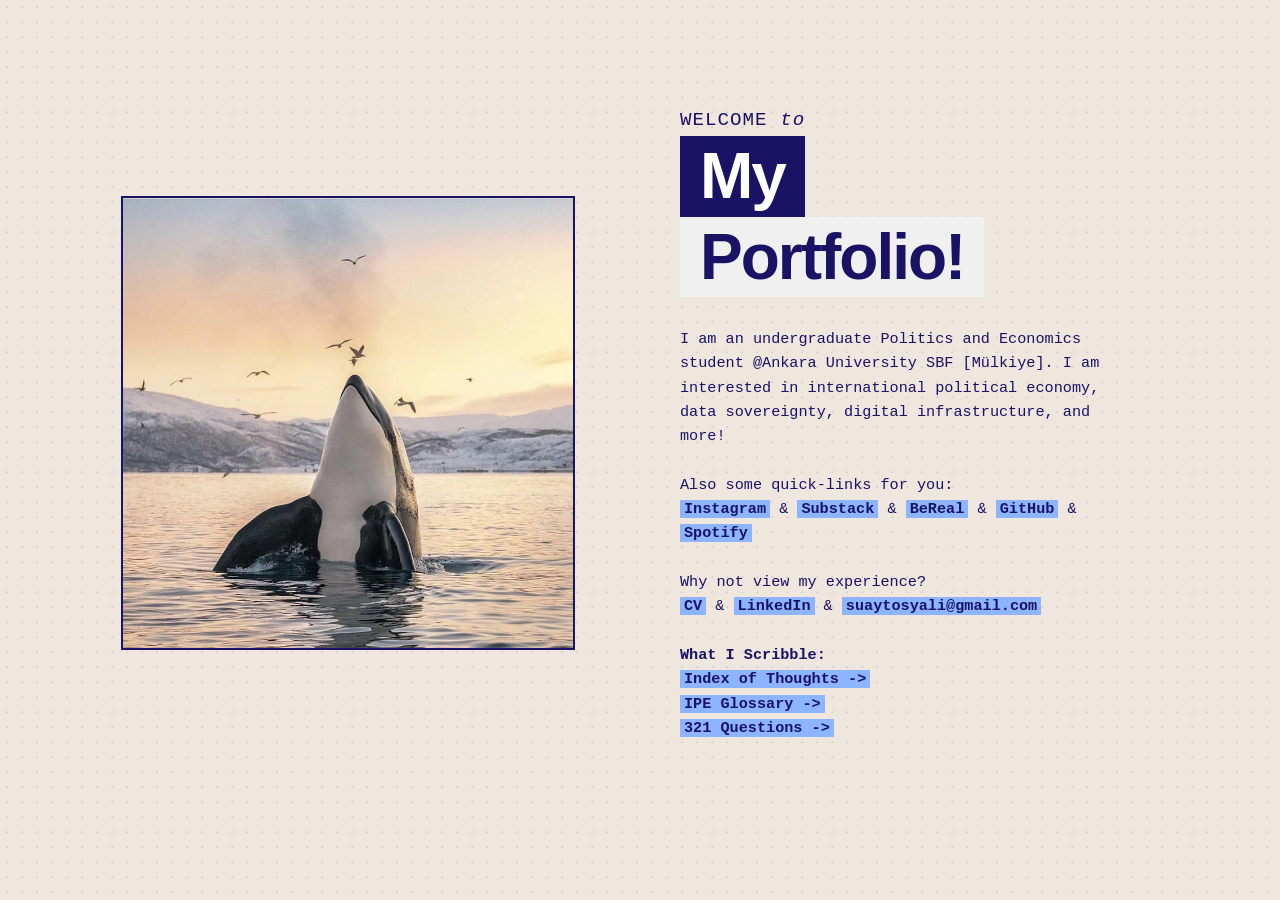
==== index.html @ 528602b5 "Add link to '321 Questions' in index.html" ====
<!DOCTYPE html>
<html>
<head>
  <meta charset="UTF-8">
  <meta name="viewport" content="width=device-width, initial-scale=1.0">
  <title>Suay's Web</title>
  
  <link rel="icon" type="image/png" href="favicon.png">
  
  <link href="main.css?v=5" rel="stylesheet" type="text/css" media="all">

<!-- Google tag (gtag.js) -->
<script async src="https://www.googletagmanager.com/gtag/js?id=G-NCJQ44WMD5"></script>
<script>
  window.dataLayer = window.dataLayer || [];
  function gtag(){dataLayer.push(arguments);}
  gtag('js', new Date());

  gtag('config', 'G-NCJQ44WMD5');
</script>

</head>
<body>

  <div class="main-container">
    
    <div class="graphic-column">
      <img src="suay.png" alt="is this me??" class="hero-image">
    </div>

    <div class="text-column">
      <p class="welcome">WELCOME <em>to</em></p>
      
      <div class="title-wrapper">
        <h1 class="title-top">My</h1>
        <h1 class="title-bottom">Portfolio!</h1>
      </div>

      <p class="bio">
        I am an undergraduate Politics and Economics student @Ankara University SBF [Mülkiye]. I am interested in international political economy, data sovereignty, digital infrastructure, and more!
        <br><br>
              
        Also some quick-links for you:
        <br>
        <a href="https://www.instagram.com/suaytli/" target="_blank" class="highlight">Instagram</a> &
        <a href="https://substack.com/@suaytli" target="_blank" class="highlight">Substack</a> & 
        <a href="https://bere.al/suaytli" target="_blank" class="highlight">BeReal</a> & 
        <a href="https://github.com/suaytli/" target="_blank" class="highlight">GitHub</a> &
        <a href="https://open.spotify.com/user/31aprgksa7amnr6p7jr3c5u5csvu?si=40f01498f1a54ec3" target="_blank" class="highlight">Spotify</a>
        <br><br>
      
        Why not view my experience? 
        <br>
        <a href="https://drive.google.com/file/d/1ZpUtgvOLYTpquDlxVteClKZkFHswoKdf/view?usp=drive_link" target="_blank" class="highlight">CV</a> & 
        <a href="https://www.linkedin.com/in/suay-tosyali/" target="_blank" class="highlight">LinkedIn</a> & 
        <a href="mailto:suaytosyali@gmail.com" class="highlight">suaytosyali@gmail.com</a>
        <br><br>
        
        <strong>What I Scribble:</strong>
        <br>
        <a href="writing-index.html" class="highlight">Index of Thoughts -></a>
        <br>
        <a href="glossary.html" class="highlight">IPE Glossary -></a>
        <br>
        <a href="questions.html" class="highlight">321 Questions -></a>
      </p>
    </div>

  </div>

</body>
</html>
---- main.css ----
body {
  background-color: #EFE6DE;
  background-image: radial-gradient(#d0d0d0 1px, transparent 1px);
  background-size: 15px 15px; 
  margin: 0;
  font-family: "Courier New", Courier, monospace; 
  color: #191265;
}

.main-container {
  display: flex;
  gap: 80px;
  max-width: 1000px;
  width: 90%;
  margin: 10vh auto 15vh auto; 
  align-items: center;
}

.graphic-column {
  flex: 1;
  display: flex;
  justify-content: flex-end;
  min-width: 0; 
}

.hero-image {
  width: 100%; 
  max-width: 450px; 
  height: auto; 
  border: 2px solid #191265; 
  margin-right: 25px; 
}

.text-column {
  flex: 1;
  display: flex;
  flex-direction: column;
  align-items: flex-start;
}

.welcome {
  text-transform: uppercase;
  font-size: 1.2rem;
  margin-bottom: 5px;
  letter-spacing: 1px;
}

.welcome em {
  text-transform: lowercase;
  font-style: italic;
}

.title-wrapper {
  display: flex;
  flex-direction: column;
  align-items: flex-start;
}

.title-top {
  background-color: #191265;
  color: #ffffff;
  font-family: Helvetica, sans-serif;
  font-weight: bold;
  font-size: 4rem;
  margin: 0;
  padding: 5px 20px;
  line-height: 1.1;
  letter-spacing: -2px;
}

.title-bottom {
  background-color: #f0f0f0;
  color: #191265;
  font-family: Helvetica, sans-serif;
  font-weight: bold;
  font-size: 4rem;
  margin: 0;
  padding: 5px 20px;
  line-height: 1.1;
  letter-spacing: -2px;
}

.bio {
  font-size: 0.95rem;
  line-height: 1.6;
  max-width: 450px;
  margin-top: 30px;
}

.highlight {
  background-color: #8CB4FF;
  color: #191265;
  text-decoration: none;
  padding: 0 4px;
  font-weight: bold;
}

.highlight:hover {
  background-color: #191265;
  color: #8CB4FF;
}

@media (max-width: 900px) {
  .main-container {
    flex-direction: column; 
    width: 100%;
    padding: 25px; 
    box-sizing: border-box; 
    margin-top: 20px;
    gap: 30px;
  }

  .graphic-column {
    order: -1;
    width: 100%;
    display: flex;
    justify-content: center;
  }

  .hero-image {
    width: 100%; 
    max-width: 400px; 
    min-height: 250px;
    margin-right: 0;
  }

  .text-column {
    order: 2; 
    width: 100%;
    align-items: flex-start;
  }

  .welcome {
    font-size: 1.5rem; 
    margin-bottom: 10px;
  }

  .title-top, 
  .title-bottom {
    font-size: 3.1rem; 
    padding: 8px 18px; 
    line-height: 1.1;
  }

  .bio {
    font-size: 1.15rem; 
    line-height: 1.8;
    max-width: 100%; 
    margin-top: 25px;
  }
}

/* --- SCROLL FEED STYLES --- */

.scroll-container {
  max-width: 800px;
  margin: 0 auto 100px auto; 
  padding: 0 20px;
}

.section-title {
  font-family: Helvetica, sans-serif;
  font-weight: bold;
  font-size: 3rem;
  color: #191265;
  border-bottom: 2px dotted #191265; 
  padding-bottom: 10px;
  margin-bottom: 40px;
}

.feed-card {
  border: 3px double #191265; 
  padding: 30px;
  margin-bottom: 40px;
  background-color: transparent; 
}

.feed-header {
  display: flex;
  justify-content: space-between;
  align-items: baseline;
  border-bottom: 2px dotted #191265;
  padding-bottom: 10px;
  margin-top: 0;
  margin-bottom: 30px;
}

.feed-date {
  font-family: Helvetica, sans-serif;
  font-weight: bold;
  font-size: 2.5rem;
  color: #191265;
  margin: 0;
}

.feed-heading {
  font-family: Helvetica, sans-serif;
  font-weight: bold;
  font-size: 1.5rem;
  color: #191265;
  margin-top: 30px;
  margin-bottom: 15px;
}

.feed-text {
  line-height: 1.6;
  font-size: 1rem;
  color: #191265; 
}

.cyan-tag {
  background-color: #8CB4FF;
  color: #191265;
  padding: 2px 6px;
  font-weight: bold;
  text-decoration: none;
  font-size: 0.9rem;
}

.cyan-tag:hover {
  background-color: #191265;
  color: #8CB4FF;
}

/* --- ANTISOCIAL MEDIA BLOG STYLES --- */

.asm-container {
  max-width: 800px;
  margin: 40px auto 100px auto;
  padding: 0 20px;
}

.asm-nav {
  display: flex;
  justify-content: space-between;
  margin-bottom: 60px;
  font-family: "Courier New", Courier, monospace;
  font-style: italic;
  font-weight: bold;
}

.blue-text {
  color: #191265;
}

.asm-header {
  display: flex;
  justify-content: space-between;
  align-items: flex-end;
  border-bottom: 2px dotted #191265;
  padding-bottom: 15px;
  margin-bottom: 40px;
}

.asm-title {
  font-family: Helvetica, sans-serif;
  font-weight: bold;
  font-size: 4.5rem;
  color: #191265;
  margin: 0;
  line-height: 1;
  letter-spacing: -2px;
}

.asm-quote {
  color: #c0c0c0;
}

.asm-intro {
  text-align: justify;
  font-size: 0.85rem;
  line-height: 1.6;
  color: #191265;
  margin-bottom: 50px;
}

.asm-stats {
  text-align: right;
  display: flex;
  flex-direction: column;
  align-items: flex-end;
}

.stat-number {
  font-family: Helvetica, sans-serif;
  font-weight: bold;
  font-size: 3.5rem;
  color: #191265;
  line-height: 0.8;
  margin: 0 0 10px 0;
  background: linear-gradient(transparent 50%, #8CB4FF 50%);
  display: inline-block;
  padding: 0 5px;
}

.asm-post-title {
  font-family: Helvetica, sans-serif;
  font-weight: bold;
  font-size: 2rem;
  color: #191265;
  margin-top: 30px;
  margin-bottom: 20px;
}

.spotify-embed {
  width: 50%;
  display: block;
}

@media (max-width: 900px) {
  .spotify-embed {
    width: 100%;
  }
}

/* --- WRITING INDEX LIST STYLES --- */

.writing-list {
  list-style-type: none;
  padding: 0;
  margin: 0;
  display: flex;
  flex-direction: column;
  gap: 15px; 
}

.writing-item {
  display: flex;
  align-items: baseline; 
}

.writing-date {
  font-family: "Courier New", Courier, monospace;
  color: #191265;
  opacity: 0.7; 
  min-width: 110px; 
  flex-shrink: 0; 
  font-size: 0.95rem;
}

.writing-link {
  font-family: Helvetica, sans-serif;
  font-weight: bold;
  color: #191265;
  text-decoration: none;
  font-size: 1.15rem;
  border-bottom: 2px dotted transparent; 
  transition: border-color 0.2s ease, color 0.2s ease;
}

.writing-link:hover {
  color: #8CB4FF;
  border-bottom: 2px dotted #8CB4FF;
}

@media (max-width: 600px) {
  .writing-item {
    flex-direction: column;
    gap: 4px;
    margin-bottom: 20px;
  }
  .writing-date {
    font-size: 0.85rem;
  }
}

/* --- IPE GLOSSARY STYLES --- */

.glossary-summary {
  cursor: pointer;
  list-style: none; 
}

.glossary-summary::-webkit-details-marker {
  display: none;
}

.glossary-summary:hover .writing-link {
  color: #8CB4FF;
  border-bottom: 2px dotted #8CB4FF;
}

.glossary-definition {
  padding-left: 110px; 
  margin-top: 10px;
  padding-bottom: 15px;
  border-bottom: 1px dotted #191265;
}

.glossary-definition p {
  font-family: Georgia, "Times New Roman", serif; 
  font-size: 1.05rem;
  line-height: 1.6;
  margin: 0;
  text-align: justify;
}

@media (max-width: 600px) {
  .glossary-definition {
    padding-left: 0;
    margin-top: 15px;
  }
}

/* --- 321 QUESTIONS MACHINE STYLES --- */

.q-machine {
  border: 3px double #191265;
  padding: 40px 30px;
  margin-bottom: 40px;
  background-color: transparent;
}

.q-controls {
  display: flex;
  justify-content: center;
  align-items: stretch;
  gap: 15px;
  margin-bottom: 40px;
  flex-wrap: wrap;
}

.q-input {
  font-family: "Courier New", Courier, monospace;
  font-size: 1.2rem;
  font-weight: bold;
  color: #191265;
  background-color: transparent;
  border: 2px dashed #191265;
  padding: 10px;
  width: 120px;
  text-align: center;
  outline: none;
}

.q-input:focus {
  border: 2px solid #8CB4FF;
  background-color: #ffffff;
}

.q-btn {
  font-family: Helvetica, sans-serif;
  font-weight: bold;
  font-size: 1.1rem;
  color: #EFE6DE;
  background-color: #191265;
  border: 2px solid #191265;
  padding: 10px 20px;
  cursor: pointer;
  text-transform: uppercase;
  transition: background-color 0.2s, color 0.2s;
}

.q-btn:hover {
  background-color: #8CB4FF;
  color: #191265;
}

.random-btn {
  background-color: #8CB4FF;
  color: #191265;
  border-color: #8CB4FF;
}

.random-btn:hover {
  background-color: #191265;
  color: #8CB4FF;
  border-color: #191265;
}

.q-display {
  font-family: Helvetica, sans-serif;
  font-size: 2.2rem;
  font-weight: bold;
  color: #191265;
  min-height: 180px;
  display: flex;
  flex-direction: column;
  align-items: center;
  justify-content: center;
  border-top: 2px dotted #191265;
  padding-top: 40px;
  line-height: 1.1;
  text-align: center;
  letter-spacing: -1px;
}

.q-placeholder {
  color: #191265;
  opacity: 0.4;
  font-family: "Courier New", Courier, monospace;
  font-style: italic;
  font-size: 1.1rem;
  font-weight: normal;
  letter-spacing: 0;
}

.q-number-tag {
  font-family: "Courier New", Courier, monospace;
  font-size: 0.9rem;
  color: #EFE6DE;
  background-color: #191265;
  padding: 4px 10px;
  font-weight: bold;
  text-transform: uppercase;
  letter-spacing: 1px;
}
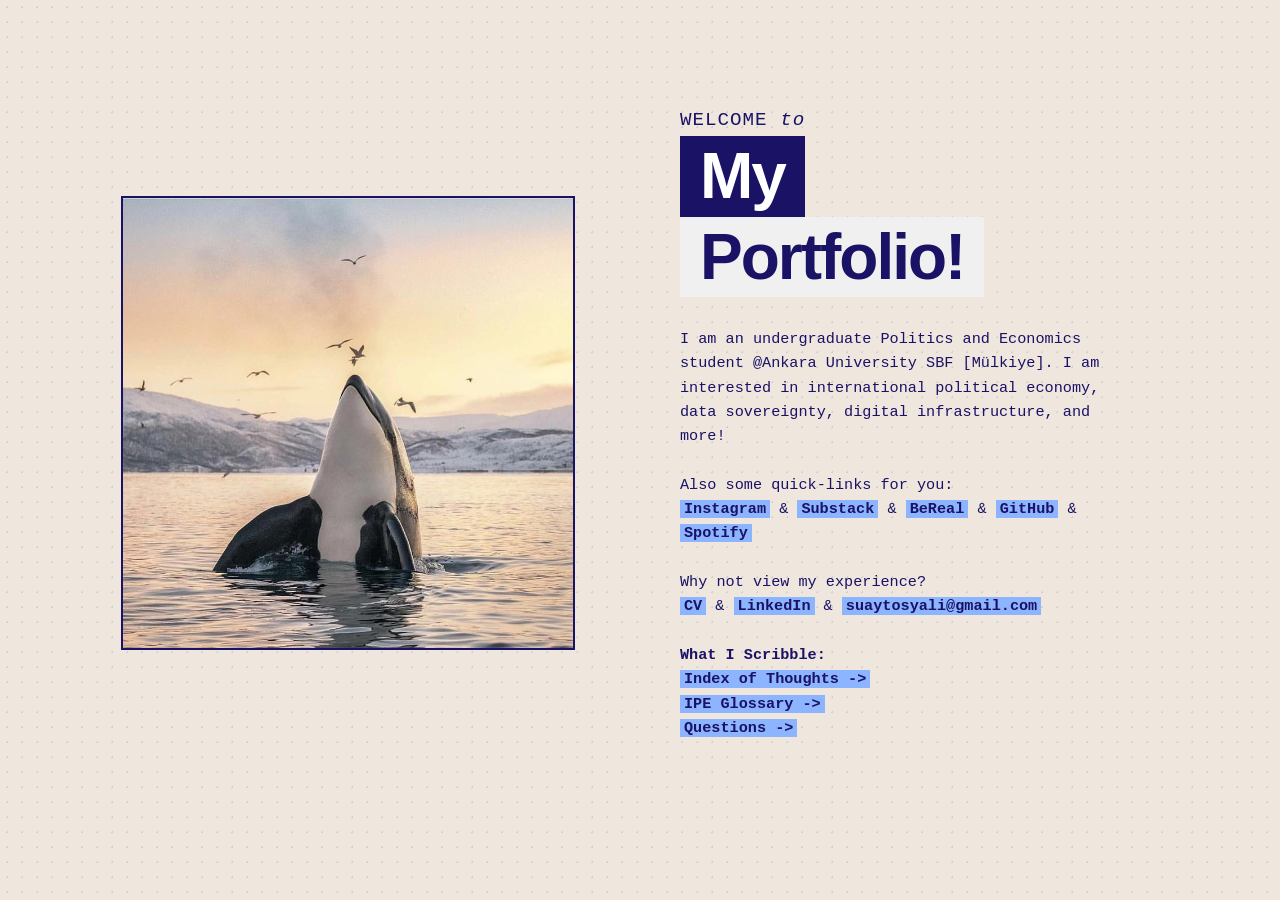
==== commit 4c931699: "Update index.html" ====
--- a/index.html
+++ b/index.html
@@ -62,7 +62,7 @@
         <br>
         <a href="glossary.html" class="highlight">IPE Glossary -></a>
         <br>
-        <a href="questions.html" class="highlight">321 Questions -></a>
+        <a href="questions.html" class="highlight">Questions -></a>
       </p>
     </div>
 
--- a/main.css
+++ b/main.css
@@ -1,19 +1,50 @@
+/* ==========================================================================
+   SUAY'S WEB — MAIN STYLESHEET
+   Color system: beige bg, navy ink, pastel blue accent
+   Type system: Courier New (body/UI), Helvetica (headlines), Georgia (long-form)
+   ========================================================================== */
+
+:root {
+  --color-bg: #EFE6DE;
+  --color-navy: #191265;
+  --color-blue: #8CB4FF;
+  --color-dot: #d0d0d0;
+  --color-white: #ffffff;
+  --color-offwhite: #f0f0f0;
+  --color-gray: #c0c0c0;
+}
+
+/* ==========================================================================
+   GLOBAL / BASE
+   ========================================================================== */
 
 body {
-  background-color: #EFE6DE;
-  background-image: radial-gradient(#d0d0d0 1px, transparent 1px);
-  background-size: 15px 15px; 
+  background-color: var(--color-bg);
+  background-image: radial-gradient(var(--color-dot) 1px, transparent 1px);
+  background-size: 15px 15px;
   margin: 0;
-  font-family: "Courier New", Courier, monospace; 
-  color: #191265;
-}
+  font-family: "Courier New", Courier, monospace;
+  color: var(--color-navy);
+}
+
+/* Standalone dotted divider, reusable anywhere */
+.dotted-divider {
+  border: none;
+  border-top: 2px dotted var(--color-navy);
+  margin: 40px 0;
+  width: 100%;
+}
+
+/* ==========================================================================
+   HOMEPAGE — HERO / LANDING LAYOUT (index.html)
+   ========================================================================== */
 
 .main-container {
   display: flex;
   gap: 80px;
   max-width: 1000px;
   width: 90%;
-  margin: 10vh auto 15vh auto; 
+  margin: 10vh auto 15vh auto;
   align-items: center;
 }
 
@@ -21,15 +52,15 @@
   flex: 1;
   display: flex;
   justify-content: flex-end;
-  min-width: 0; 
+  min-width: 0;
 }
 
 .hero-image {
-  width: 100%; 
-  max-width: 450px; 
-  height: auto; 
-  border: 2px solid #191265; 
-  margin-right: 25px; 
+  width: 100%;
+  max-width: 450px;
+  height: auto;
+  border: 2px solid var(--color-navy);
+  margin-right: 25px;
 }
 
 .text-column {
@@ -58,8 +89,8 @@
 }
 
 .title-top {
-  background-color: #191265;
-  color: #ffffff;
+  background-color: var(--color-navy);
+  color: var(--color-white);
   font-family: Helvetica, sans-serif;
   font-weight: bold;
   font-size: 4rem;
@@ -70,8 +101,8 @@
 }
 
 .title-bottom {
-  background-color: #f0f0f0;
-  color: #191265;
+  background-color: var(--color-offwhite);
+  color: var(--color-navy);
   font-family: Helvetica, sans-serif;
   font-weight: bold;
   font-size: 4rem;
@@ -89,24 +120,527 @@
 }
 
 .highlight {
-  background-color: #8CB4FF;
-  color: #191265;
+  background-color: var(--color-blue);
+  color: var(--color-navy);
   text-decoration: none;
   padding: 0 4px;
   font-weight: bold;
 }
 
 .highlight:hover {
-  background-color: #191265;
-  color: #8CB4FF;
-}
+  background-color: var(--color-navy);
+  color: var(--color-blue);
+}
+
+/* ==========================================================================
+   SCROLL FEED STYLES
+   ========================================================================== */
+
+.scroll-container {
+  max-width: 800px;
+  margin: 0 auto 100px auto;
+  padding: 0 20px;
+}
+
+.section-title {
+  font-family: Helvetica, sans-serif;
+  font-weight: bold;
+  font-size: 3rem;
+  color: var(--color-navy);
+  border-bottom: 2px dotted var(--color-navy);
+  padding-bottom: 10px;
+  margin-bottom: 40px;
+}
+
+.feed-card {
+  border: 3px double var(--color-navy);
+  padding: 30px;
+  margin-bottom: 40px;
+  background-color: transparent;
+}
+
+.feed-header {
+  display: flex;
+  justify-content: space-between;
+  align-items: baseline;
+  border-bottom: 2px dotted var(--color-navy);
+  padding-bottom: 10px;
+  margin-top: 0;
+  margin-bottom: 30px;
+}
+
+.feed-date {
+  font-family: Helvetica, sans-serif;
+  font-weight: bold;
+  font-size: 2.5rem;
+  color: var(--color-navy);
+  margin: 0;
+}
+
+.feed-heading {
+  font-family: Helvetica, sans-serif;
+  font-weight: bold;
+  font-size: 1.5rem;
+  color: var(--color-navy);
+  margin-top: 30px;
+  margin-bottom: 15px;
+}
+
+.feed-text {
+  line-height: 1.6;
+  font-size: 1rem;
+  color: var(--color-navy);
+}
+
+.cyan-tag {
+  background-color: var(--color-blue);
+  color: var(--color-navy);
+  padding: 2px 6px;
+  font-weight: bold;
+  text-decoration: none;
+  font-size: 0.9rem;
+}
+
+.cyan-tag:hover {
+  background-color: var(--color-navy);
+  color: var(--color-blue);
+}
+
+/* ==========================================================================
+   ANTISOCIAL MEDIA BLOG STYLES (antisocial.html)
+   ========================================================================== */
+
+.asm-container {
+  max-width: 800px;
+  margin: 40px auto 100px auto;
+  padding: 0 20px;
+}
+
+.asm-nav {
+  display: flex;
+  justify-content: space-between;
+  margin-bottom: 60px;
+  font-family: "Courier New", Courier, monospace;
+  font-style: italic;
+  font-weight: bold;
+}
+
+.blue-text {
+  color: var(--color-navy);
+}
+
+.asm-header {
+  display: flex;
+  justify-content: space-between;
+  align-items: flex-end;
+  border-bottom: 2px dotted var(--color-navy);
+  padding-bottom: 15px;
+  margin-bottom: 40px;
+}
+
+.asm-title {
+  font-family: Helvetica, sans-serif;
+  font-weight: bold;
+  font-size: 4.5rem;
+  color: var(--color-navy);
+  margin: 0;
+  line-height: 1;
+  letter-spacing: -2px;
+}
+
+.asm-quote {
+  color: var(--color-gray);
+}
+
+.asm-intro {
+  text-align: justify;
+  font-size: 0.85rem;
+  line-height: 1.6;
+  color: var(--color-navy);
+  margin-bottom: 50px;
+}
+
+.asm-stats {
+  text-align: right;
+  display: flex;
+  flex-direction: column;
+  align-items: flex-end;
+}
+
+.stat-number {
+  font-family: Helvetica, sans-serif;
+  font-weight: bold;
+  font-size: 3.5rem;
+  color: var(--color-navy);
+  line-height: 0.8;
+  margin: 0 0 10px 0;
+  background: linear-gradient(transparent 50%, var(--color-blue) 50%);
+  display: inline-block;
+  padding: 0 5px;
+}
+
+.asm-post-title {
+  font-family: Helvetica, sans-serif;
+  font-weight: bold;
+  font-size: 2rem;
+  color: var(--color-navy);
+  margin-top: 30px;
+  margin-bottom: 20px;
+}
+
+.spotify-embed {
+  width: 50%;
+  display: block;
+}
+
+/* ==========================================================================
+   WRITING INDEX LIST STYLES (writing-index.html)
+   ========================================================================== */
+
+.writing-list {
+  list-style-type: none;
+  padding: 0;
+  margin: 0;
+  display: flex;
+  flex-direction: column;
+  gap: 15px;
+}
+
+.writing-item {
+  display: flex;
+  align-items: baseline;
+}
+
+.writing-date {
+  font-family: "Courier New", Courier, monospace;
+  color: var(--color-navy);
+  opacity: 0.7;
+  min-width: 110px;
+  flex-shrink: 0;
+  font-size: 0.95rem;
+}
+
+.writing-link {
+  font-family: Helvetica, sans-serif;
+  font-weight: bold;
+  color: var(--color-navy);
+  text-decoration: none;
+  font-size: 1.15rem;
+  border-bottom: 2px dotted transparent;
+  transition: border-color 0.2s ease, color 0.2s ease;
+}
+
+.writing-link:hover {
+  color: var(--color-blue);
+  border-bottom: 2px dotted var(--color-blue);
+}
+
+/* ==========================================================================
+   IPE GLOSSARY STYLES (glossary.html)
+   ========================================================================== */
+
+.glossary-summary {
+  cursor: pointer;
+  list-style: none;
+}
+
+.glossary-summary::-webkit-details-marker {
+  display: none;
+}
+
+.glossary-summary:hover .writing-link {
+  color: var(--color-blue);
+  border-bottom: 2px dotted var(--color-blue);
+}
+
+.glossary-definition {
+  padding-left: 110px;
+  margin-top: 10px;
+  padding-bottom: 15px;
+  border-bottom: 1px dotted var(--color-navy);
+}
+
+.glossary-definition p {
+  font-family: Georgia, "Times New Roman", serif;
+  font-size: 1.05rem;
+  line-height: 1.6;
+  margin: 0;
+  text-align: justify;
+}
+
+/* --- Tag filter bar --- */
+
+.tag-filter-bar {
+  display: flex;
+  align-items: center;
+  flex-wrap: wrap;
+  gap: 10px;
+  margin-bottom: 40px;
+  padding-bottom: 30px;
+  border-bottom: 2px dotted var(--color-navy);
+}
+
+.tag-filter-btn {
+  font-family: Helvetica, sans-serif;
+  font-weight: bold;
+  font-size: 0.85rem;
+  text-transform: uppercase;
+  letter-spacing: 0.5px;
+  color: var(--color-navy);
+  background-color: transparent;
+  border: 2px solid var(--color-navy);
+  padding: 6px 14px;
+  cursor: pointer;
+  transition: background-color 0.2s, color 0.2s;
+}
+
+.tag-filter-btn:hover {
+  background-color: var(--color-blue);
+  border-color: var(--color-blue);
+  color: var(--color-navy);
+}
+
+.tag-filter-btn.active {
+  background-color: var(--color-navy);
+  border-color: var(--color-navy);
+  color: var(--color-bg);
+}
+
+.tag-filter-count {
+  font-family: "Courier New", Courier, monospace;
+  font-size: 0.85rem;
+  color: var(--color-navy);
+  opacity: 0.6;
+  margin-left: auto;
+}
+
+@media (max-width: 600px) {
+  .tag-filter-count {
+    width: 100%;
+    margin-left: 0;
+    margin-top: 5px;
+  }
+}
+
+/* ==========================================================================
+   321 QUESTIONS MACHINE STYLES (questions.html)
+   ========================================================================== */
+
+.q-machine {
+  border: 3px double var(--color-navy);
+  padding: 40px 30px;
+  margin-bottom: 40px;
+  background-color: transparent;
+}
+
+.q-controls {
+  display: flex;
+  justify-content: center;
+  align-items: stretch;
+  gap: 15px;
+  margin-bottom: 40px;
+  flex-wrap: wrap;
+}
+
+.q-input {
+  font-family: "Courier New", Courier, monospace;
+  font-size: 1.2rem;
+  font-weight: bold;
+  color: var(--color-navy);
+  background-color: transparent;
+  border: 2px dashed var(--color-navy);
+  padding: 10px;
+  width: 120px;
+  text-align: center;
+  outline: none;
+}
+
+.q-input:focus {
+  border: 2px solid var(--color-blue);
+  background-color: var(--color-white);
+}
+
+.q-btn {
+  font-family: Helvetica, sans-serif;
+  font-weight: bold;
+  font-size: 1.1rem;
+  color: var(--color-bg);
+  background-color: var(--color-navy);
+  border: 2px solid var(--color-navy);
+  padding: 10px 20px;
+  cursor: pointer;
+  text-transform: uppercase;
+  transition: background-color 0.2s, color 0.2s;
+}
+
+.q-btn:hover {
+  background-color: var(--color-blue);
+  color: var(--color-navy);
+}
+
+.random-btn {
+  background-color: var(--color-blue);
+  color: var(--color-navy);
+  border-color: var(--color-blue);
+}
+
+.random-btn:hover {
+  background-color: var(--color-navy);
+  color: var(--color-blue);
+  border-color: var(--color-navy);
+}
+
+.q-display {
+  font-family: Helvetica, sans-serif;
+  font-size: 2.2rem;
+  font-weight: bold;
+  color: var(--color-navy);
+  min-height: 180px;
+  display: flex;
+  flex-direction: column;
+  align-items: center;
+  justify-content: center;
+  border-top: 2px dotted var(--color-navy);
+  padding-top: 40px;
+  line-height: 1.1;
+  text-align: center;
+  letter-spacing: -1px;
+}
+
+.q-placeholder {
+  color: var(--color-navy);
+  opacity: 0.4;
+  font-family: "Courier New", Courier, monospace;
+  font-style: italic;
+  font-size: 1.1rem;
+  font-weight: normal;
+  letter-spacing: 0;
+}
+
+.q-number-tag {
+  font-family: "Courier New", Courier, monospace;
+  font-size: 0.9rem;
+  color: var(--color-bg);
+  background-color: var(--color-navy);
+  padding: 4px 10px;
+  font-weight: bold;
+  text-transform: uppercase;
+  letter-spacing: 1px;
+}
+
+/* ==========================================================================
+   HTML NATIVE CV STYLES (cv.html)
+   ========================================================================== */
+
+.cv-header {
+  text-align: center;
+  margin-bottom: 50px;
+}
+
+.cv-name {
+  font-family: Helvetica, sans-serif;
+  font-weight: bold;
+  font-size: 3.5rem;
+  color: var(--color-navy);
+  margin: 0 0 15px 0;
+  letter-spacing: -2px;
+}
+
+.cv-contact-bar {
+  display: flex;
+  justify-content: center;
+  flex-wrap: wrap;
+  gap: 10px;
+  font-family: "Courier New", Courier, monospace;
+  font-size: 0.9rem;
+  font-weight: bold;
+}
+
+.cv-divider {
+  color: var(--color-navy);
+  opacity: 0.5;
+}
+
+.cv-section {
+  margin-bottom: 40px;
+}
+
+.cv-section-title {
+  font-family: Helvetica, sans-serif;
+  font-weight: bold;
+  font-size: 1.8rem;
+  color: var(--color-navy);
+  text-transform: uppercase;
+  border-bottom: 2px dotted var(--color-navy);
+  padding-bottom: 5px;
+  margin-bottom: 25px;
+}
+
+.cv-entry {
+  margin-bottom: 25px;
+}
+
+.cv-entry-header {
+  display: flex;
+  justify-content: space-between;
+  align-items: baseline;
+  margin-bottom: 5px;
+}
+
+.cv-role {
+  font-family: Helvetica, sans-serif;
+  font-weight: bold;
+  font-size: 1.2rem;
+  color: var(--color-navy);
+}
+
+.cv-date {
+  font-family: "Courier New", Courier, monospace;
+  font-size: 0.9rem;
+  color: var(--color-navy);
+  opacity: 0.8;
+  text-align: right;
+  flex-shrink: 0;
+  margin-left: 15px;
+}
+
+.cv-org {
+  font-family: Georgia, "Times New Roman", serif;
+  font-style: italic;
+  font-size: 1rem;
+  color: var(--color-navy);
+  margin-bottom: 8px;
+}
+
+.cv-list {
+  margin: 0;
+  padding-left: 20px;
+  list-style-type: square;
+}
+
+.cv-list li {
+  font-family: Georgia, "Times New Roman", serif;
+  font-size: 1rem;
+  line-height: 1.6;
+  color: var(--color-navy);
+  margin-bottom: 4px;
+}
+
+.cv-skills li {
+  margin-bottom: 8px;
+}
+
+/* ==========================================================================
+   RESPONSIVE — TABLET (≤900px)
+   All rules from every 900px block in the old file, consolidated here.
+   ========================================================================== */
 
 @media (max-width: 900px) {
   .main-container {
-    flex-direction: column; 
+    flex-direction: column;
     width: 100%;
-    padding: 25px; 
-    box-sizing: border-box; 
+    padding: 25px;
+    box-sizing: border-box;
     margin-top: 20px;
     gap: 30px;
   }
@@ -119,240 +653,46 @@
   }
 
   .hero-image {
-    width: 100%; 
-    max-width: 400px; 
+    width: 100%;
+    max-width: 400px;
     min-height: 250px;
     margin-right: 0;
   }
 
   .text-column {
-    order: 2; 
+    order: 2;
     width: 100%;
     align-items: flex-start;
   }
 
   .welcome {
-    font-size: 1.5rem; 
+    font-size: 1.5rem;
     margin-bottom: 10px;
   }
 
-  .title-top, 
+  .title-top,
   .title-bottom {
-    font-size: 3.1rem; 
-    padding: 8px 18px; 
+    font-size: 3.1rem;
+    padding: 8px 18px;
     line-height: 1.1;
   }
 
   .bio {
-    font-size: 1.15rem; 
+    font-size: 1.15rem;
     line-height: 1.8;
-    max-width: 100%; 
+    max-width: 100%;
     margin-top: 25px;
   }
-}
-
-/* --- SCROLL FEED STYLES --- */
-
-.scroll-container {
-  max-width: 800px;
-  margin: 0 auto 100px auto; 
-  padding: 0 20px;
-}
-
-.section-title {
-  font-family: Helvetica, sans-serif;
-  font-weight: bold;
-  font-size: 3rem;
-  color: #191265;
-  border-bottom: 2px dotted #191265; 
-  padding-bottom: 10px;
-  margin-bottom: 40px;
-}
-
-.feed-card {
-  border: 3px double #191265; 
-  padding: 30px;
-  margin-bottom: 40px;
-  background-color: transparent; 
-}
-
-.feed-header {
-  display: flex;
-  justify-content: space-between;
-  align-items: baseline;
-  border-bottom: 2px dotted #191265;
-  padding-bottom: 10px;
-  margin-top: 0;
-  margin-bottom: 30px;
-}
-
-.feed-date {
-  font-family: Helvetica, sans-serif;
-  font-weight: bold;
-  font-size: 2.5rem;
-  color: #191265;
-  margin: 0;
-}
-
-.feed-heading {
-  font-family: Helvetica, sans-serif;
-  font-weight: bold;
-  font-size: 1.5rem;
-  color: #191265;
-  margin-top: 30px;
-  margin-bottom: 15px;
-}
-
-.feed-text {
-  line-height: 1.6;
-  font-size: 1rem;
-  color: #191265; 
-}
-
-.cyan-tag {
-  background-color: #8CB4FF;
-  color: #191265;
-  padding: 2px 6px;
-  font-weight: bold;
-  text-decoration: none;
-  font-size: 0.9rem;
-}
-
-.cyan-tag:hover {
-  background-color: #191265;
-  color: #8CB4FF;
-}
-
-/* --- ANTISOCIAL MEDIA BLOG STYLES --- */
-
-.asm-container {
-  max-width: 800px;
-  margin: 40px auto 100px auto;
-  padding: 0 20px;
-}
-
-.asm-nav {
-  display: flex;
-  justify-content: space-between;
-  margin-bottom: 60px;
-  font-family: "Courier New", Courier, monospace;
-  font-style: italic;
-  font-weight: bold;
-}
-
-.blue-text {
-  color: #191265;
-}
-
-.asm-header {
-  display: flex;
-  justify-content: space-between;
-  align-items: flex-end;
-  border-bottom: 2px dotted #191265;
-  padding-bottom: 15px;
-  margin-bottom: 40px;
-}
-
-.asm-title {
-  font-family: Helvetica, sans-serif;
-  font-weight: bold;
-  font-size: 4.5rem;
-  color: #191265;
-  margin: 0;
-  line-height: 1;
-  letter-spacing: -2px;
-}
-
-.asm-quote {
-  color: #c0c0c0;
-}
-
-.asm-intro {
-  text-align: justify;
-  font-size: 0.85rem;
-  line-height: 1.6;
-  color: #191265;
-  margin-bottom: 50px;
-}
-
-.asm-stats {
-  text-align: right;
-  display: flex;
-  flex-direction: column;
-  align-items: flex-end;
-}
-
-.stat-number {
-  font-family: Helvetica, sans-serif;
-  font-weight: bold;
-  font-size: 3.5rem;
-  color: #191265;
-  line-height: 0.8;
-  margin: 0 0 10px 0;
-  background: linear-gradient(transparent 50%, #8CB4FF 50%);
-  display: inline-block;
-  padding: 0 5px;
-}
-
-.asm-post-title {
-  font-family: Helvetica, sans-serif;
-  font-weight: bold;
-  font-size: 2rem;
-  color: #191265;
-  margin-top: 30px;
-  margin-bottom: 20px;
-}
-
-.spotify-embed {
-  width: 50%;
-  display: block;
-}
-
-@media (max-width: 900px) {
+
   .spotify-embed {
     width: 100%;
   }
 }
 
-/* --- WRITING INDEX LIST STYLES --- */
-
-.writing-list {
-  list-style-type: none;
-  padding: 0;
-  margin: 0;
-  display: flex;
-  flex-direction: column;
-  gap: 15px; 
-}
-
-.writing-item {
-  display: flex;
-  align-items: baseline; 
-}
-
-.writing-date {
-  font-family: "Courier New", Courier, monospace;
-  color: #191265;
-  opacity: 0.7; 
-  min-width: 110px; 
-  flex-shrink: 0; 
-  font-size: 0.95rem;
-}
-
-.writing-link {
-  font-family: Helvetica, sans-serif;
-  font-weight: bold;
-  color: #191265;
-  text-decoration: none;
-  font-size: 1.15rem;
-  border-bottom: 2px dotted transparent; 
-  transition: border-color 0.2s ease, color 0.2s ease;
-}
-
-.writing-link:hover {
-  color: #8CB4FF;
-  border-bottom: 2px dotted #8CB4FF;
-}
+/* ==========================================================================
+   RESPONSIVE — MOBILE (≤600px)
+   All rules from every 600px block in the old file, consolidated here.
+   ========================================================================== */
 
 @media (max-width: 600px) {
   .writing-item {
@@ -360,149 +700,23 @@
     gap: 4px;
     margin-bottom: 20px;
   }
+
   .writing-date {
     font-size: 0.85rem;
   }
-}
-
-/* --- IPE GLOSSARY STYLES --- */
-
-.glossary-summary {
-  cursor: pointer;
-  list-style: none; 
-}
-
-.glossary-summary::-webkit-details-marker {
-  display: none;
-}
-
-.glossary-summary:hover .writing-link {
-  color: #8CB4FF;
-  border-bottom: 2px dotted #8CB4FF;
-}
-
-.glossary-definition {
-  padding-left: 110px; 
-  margin-top: 10px;
-  padding-bottom: 15px;
-  border-bottom: 1px dotted #191265;
-}
-
-.glossary-definition p {
-  font-family: Georgia, "Times New Roman", serif; 
-  font-size: 1.05rem;
-  line-height: 1.6;
-  margin: 0;
-  text-align: justify;
-}
-
-@media (max-width: 600px) {
+
   .glossary-definition {
     padding-left: 0;
     margin-top: 15px;
   }
-}
-
-/* --- 321 QUESTIONS MACHINE STYLES --- */
-
-.q-machine {
-  border: 3px double #191265;
-  padding: 40px 30px;
-  margin-bottom: 40px;
-  background-color: transparent;
-}
-
-.q-controls {
-  display: flex;
-  justify-content: center;
-  align-items: stretch;
-  gap: 15px;
-  margin-bottom: 40px;
-  flex-wrap: wrap;
-}
-
-.q-input {
-  font-family: "Courier New", Courier, monospace;
-  font-size: 1.2rem;
-  font-weight: bold;
-  color: #191265;
-  background-color: transparent;
-  border: 2px dashed #191265;
-  padding: 10px;
-  width: 120px;
-  text-align: center;
-  outline: none;
-}
-
-.q-input:focus {
-  border: 2px solid #8CB4FF;
-  background-color: #ffffff;
-}
-
-.q-btn {
-  font-family: Helvetica, sans-serif;
-  font-weight: bold;
-  font-size: 1.1rem;
-  color: #EFE6DE;
-  background-color: #191265;
-  border: 2px solid #191265;
-  padding: 10px 20px;
-  cursor: pointer;
-  text-transform: uppercase;
-  transition: background-color 0.2s, color 0.2s;
-}
-
-.q-btn:hover {
-  background-color: #8CB4FF;
-  color: #191265;
-}
-
-.random-btn {
-  background-color: #8CB4FF;
-  color: #191265;
-  border-color: #8CB4FF;
-}
-
-.random-btn:hover {
-  background-color: #191265;
-  color: #8CB4FF;
-  border-color: #191265;
-}
-
-.q-display {
-  font-family: Helvetica, sans-serif;
-  font-size: 2.2rem;
-  font-weight: bold;
-  color: #191265;
-  min-height: 180px;
-  display: flex;
-  flex-direction: column;
-  align-items: center;
-  justify-content: center;
-  border-top: 2px dotted #191265;
-  padding-top: 40px;
-  line-height: 1.1;
-  text-align: center;
-  letter-spacing: -1px;
-}
-
-.q-placeholder {
-  color: #191265;
-  opacity: 0.4;
-  font-family: "Courier New", Courier, monospace;
-  font-style: italic;
-  font-size: 1.1rem;
-  font-weight: normal;
-  letter-spacing: 0;
-}
-
-.q-number-tag {
-  font-family: "Courier New", Courier, monospace;
-  font-size: 0.9rem;
-  color: #EFE6DE;
-  background-color: #191265;
-  padding: 4px 10px;
-  font-weight: bold;
-  text-transform: uppercase;
-  letter-spacing: 1px;
-}+
+  .cv-entry-header {
+    flex-direction: column;
+    align-items: flex-start;
+  }
+
+  .cv-date {
+    margin-left: 0;
+    margin-top: 2px;
+  }
+}
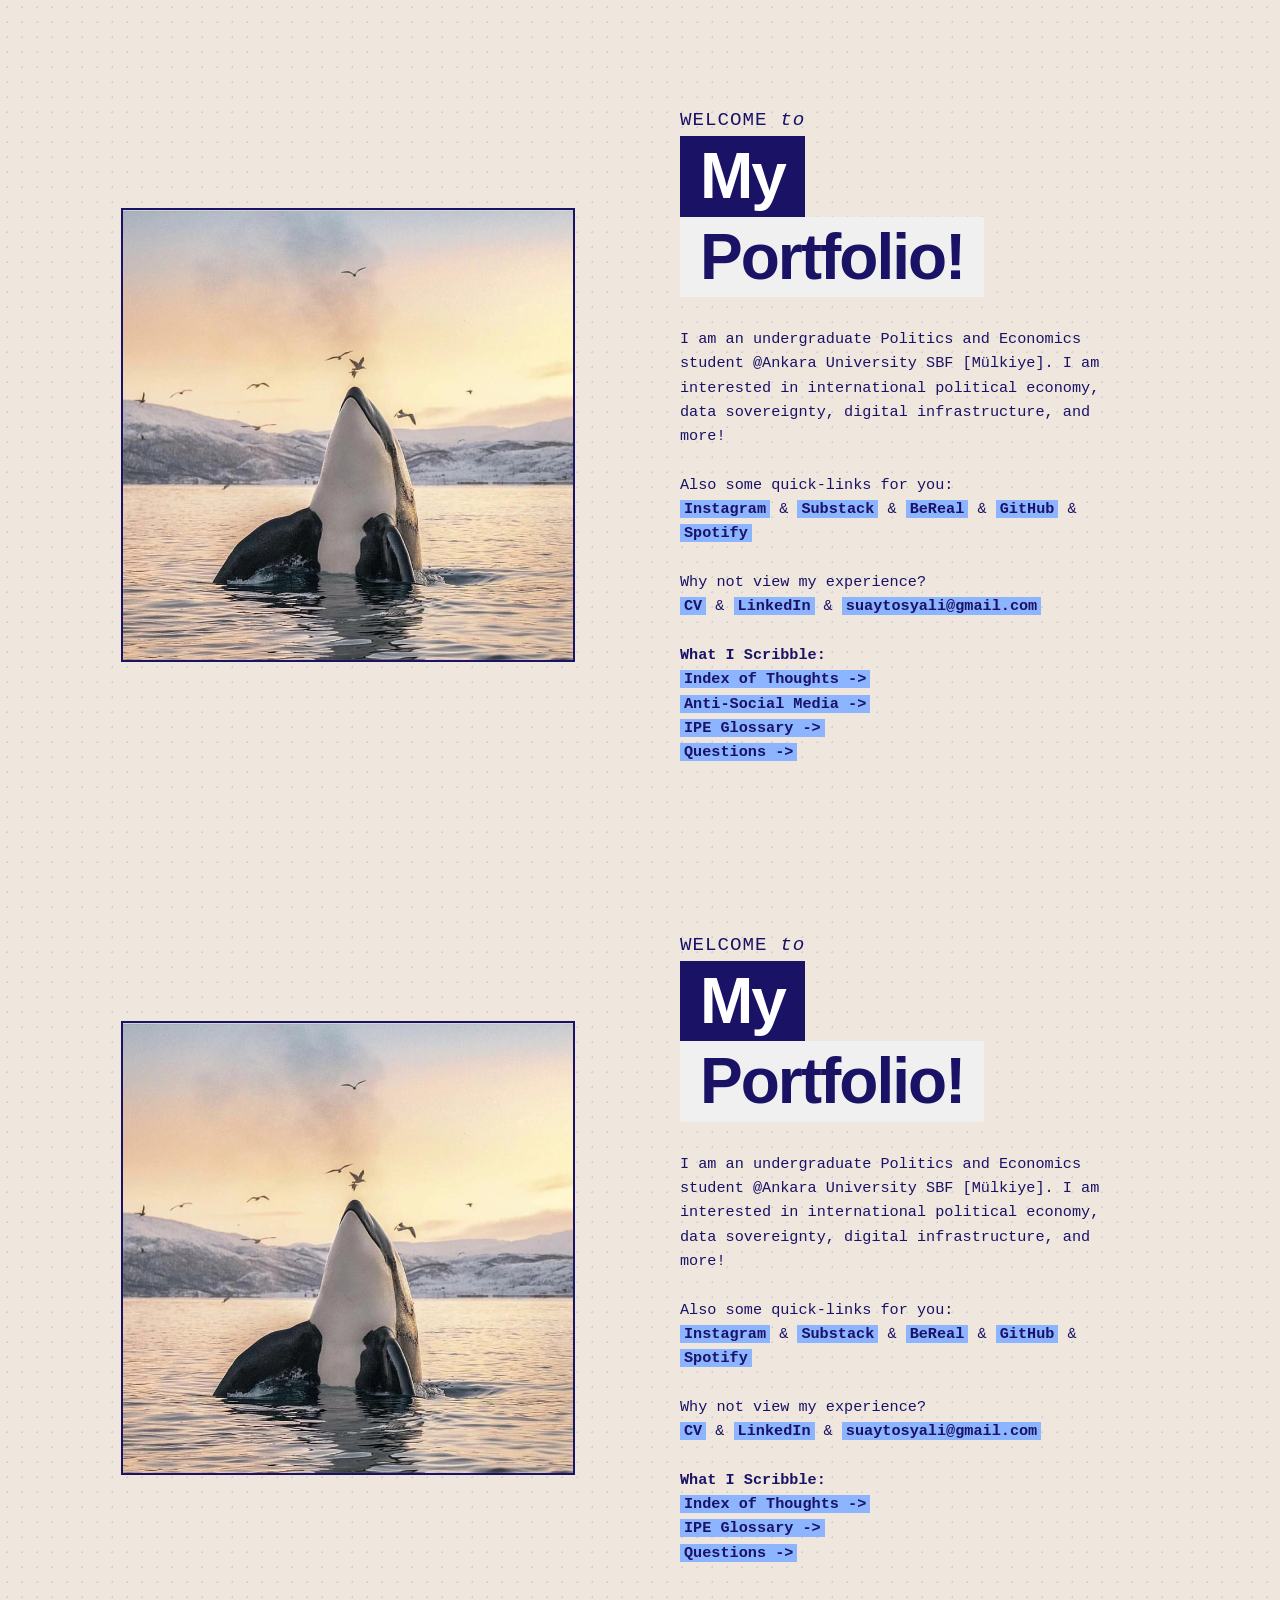
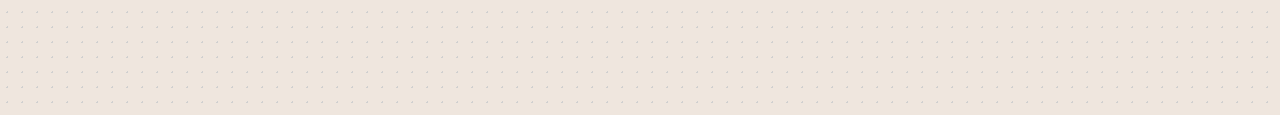
==== commit 8846b6c8: "Add Anti-Social Media link and update HTML structure" ====
--- a/index.html
+++ b/index.html
@@ -1,4 +1,77 @@
 <!DOCTYPE html>
+<html>
+<head>
+  <meta charset="UTF-8">
+  <meta name="viewport" content="width=device-width, initial-scale=1.0">
+  <title>Suay's Web</title>
+  
+  <link rel="icon" type="image/png" href="favicon.png">
+  
+  <link href="main.css?v=5" rel="stylesheet" type="text/css" media="all">
+
+<!-- Google tag (gtag.js) -->
+<script async src="https://www.googletagmanager.com/gtag/js?id=G-NCJQ44WMD5"></script>
+<script>
+  window.dataLayer = window.dataLayer || [];
+  function gtag(){dataLayer.push(arguments);}
+  gtag('js', new Date());
+
+  gtag('config', 'G-NCJQ44WMD5');
+</script>
+
+</head>
+<body>
+
+  <div class="main-container">
+    
+    <div class="graphic-column">
+      <img src="suay.png" alt="is this me??" class="hero-image">
+    </div>
+
+    <div class="text-column">
+      <p class="welcome">WELCOME <em>to</em></p>
+      
+      <div class="title-wrapper">
+        <h1 class="title-top">My</h1>
+        <h1 class="title-bottom">Portfolio!</h1>
+      </div>
+
+      <p class="bio">
+        I am an undergraduate Politics and Economics student @Ankara University SBF [Mülkiye]. I am interested in international political economy, data sovereignty, digital infrastructure, and more!
+        <br><br>
+              
+        Also some quick-links for you:
+        <br>
+        <a href="https://www.instagram.com/suaytli/" target="_blank" class="highlight">Instagram</a> &
+        <a href="https://substack.com/@suaytli" target="_blank" class="highlight">Substack</a> & 
+        <a href="https://bere.al/suaytli" target="_blank" class="highlight">BeReal</a> & 
+        <a href="https://github.com/suaytli/" target="_blank" class="highlight">GitHub</a> &
+        <a href="https://open.spotify.com/user/31aprgksa7amnr6p7jr3c5u5csvu?si=40f01498f1a54ec3" target="_blank" class="highlight">Spotify</a>
+        <br><br>
+      
+        Why not view my experience? 
+        <br>
+        <a href="https://drive.google.com/file/d/1ZpUtgvOLYTpquDlxVteClKZkFHswoKdf/view?usp=drive_link" target="_blank" class="highlight">CV</a> & 
+        <a href="https://www.linkedin.com/in/suay-tosyali/" target="_blank" class="highlight">LinkedIn</a> & 
+        <a href="mailto:suaytosyali@gmail.com" class="highlight">suaytosyali@gmail.com</a>
+        <br><br>
+        
+        <strong>What I Scribble:</strong>
+        <br>
+        <a href="writing-index.html" class="highlight">Index of Thoughts -></a>
+        <br>
+        <a href="antisocial.html" class="highlight">Anti-Social Media -></a>
+        <br>
+        <a href="glossary.html" class="highlight">IPE Glossary -></a>
+        <br>
+        <a href="questions.html" class="highlight">Questions -></a>
+      </p>
+    </div>
+
+  </div>
+
+</body>
+</html><!DOCTYPE html>
 <html>
 <head>
   <meta charset="UTF-8">
--- a/main.css
+++ b/main.css
@@ -1,9 +1,3 @@
-/* ==========================================================================
-   SUAY'S WEB — MAIN STYLESHEET
-   Color system: beige bg, navy ink, pastel blue accent
-   Type system: Courier New (body/UI), Helvetica (headlines), Georgia (long-form)
-   ========================================================================== */
-
 :root {
   --color-bg: #EFE6DE;
   --color-navy: #191265;
@@ -14,10 +8,6 @@
   --color-gray: #c0c0c0;
 }
 
-/* ==========================================================================
-   GLOBAL / BASE
-   ========================================================================== */
-
 body {
   background-color: var(--color-bg);
   background-image: radial-gradient(var(--color-dot) 1px, transparent 1px);
@@ -27,17 +17,12 @@
   color: var(--color-navy);
 }
 
-/* Standalone dotted divider, reusable anywhere */
 .dotted-divider {
   border: none;
   border-top: 2px dotted var(--color-navy);
   margin: 40px 0;
   width: 100%;
 }
-
-/* ==========================================================================
-   HOMEPAGE — HERO / LANDING LAYOUT (index.html)
-   ========================================================================== */
 
 .main-container {
   display: flex;
@@ -132,10 +117,6 @@
   color: var(--color-blue);
 }
 
-/* ==========================================================================
-   SCROLL FEED STYLES
-   ========================================================================== */
-
 .scroll-container {
   max-width: 800px;
   margin: 0 auto 100px auto;
@@ -206,10 +187,6 @@
   color: var(--color-blue);
 }
 
-/* ==========================================================================
-   ANTISOCIAL MEDIA BLOG STYLES (antisocial.html)
-   ========================================================================== */
-
 .asm-container {
   max-width: 800px;
   margin: 40px auto 100px auto;
@@ -293,10 +270,6 @@
   display: block;
 }
 
-/* ==========================================================================
-   WRITING INDEX LIST STYLES (writing-index.html)
-   ========================================================================== */
-
 .writing-list {
   list-style-type: none;
   padding: 0;
@@ -335,9 +308,6 @@
   border-bottom: 2px dotted var(--color-blue);
 }
 
-/* ==========================================================================
-   IPE GLOSSARY STYLES (glossary.html)
-   ========================================================================== */
 
 .glossary-summary {
   cursor: pointer;
@@ -368,7 +338,6 @@
   text-align: justify;
 }
 
-/* --- Tag filter bar --- */
 
 .tag-filter-bar {
   display: flex;
@@ -421,10 +390,6 @@
     margin-top: 5px;
   }
 }
-
-/* ==========================================================================
-   321 QUESTIONS MACHINE STYLES (questions.html)
-   ========================================================================== */
 
 .q-machine {
   border: 3px double var(--color-navy);
@@ -528,10 +493,6 @@
   letter-spacing: 1px;
 }
 
-/* ==========================================================================
-   HTML NATIVE CV STYLES (cv.html)
-   ========================================================================== */
-
 .cv-header {
   text-align: center;
   margin-bottom: 50px;
@@ -629,11 +590,6 @@
 .cv-skills li {
   margin-bottom: 8px;
 }
-
-/* ==========================================================================
-   RESPONSIVE — TABLET (≤900px)
-   All rules from every 900px block in the old file, consolidated here.
-   ========================================================================== */
 
 @media (max-width: 900px) {
   .main-container {
@@ -689,10 +645,6 @@
   }
 }
 
-/* ==========================================================================
-   RESPONSIVE — MOBILE (≤600px)
-   All rules from every 600px block in the old file, consolidated here.
-   ========================================================================== */
 
 @media (max-width: 600px) {
   .writing-item {
--- a/main.css
+++ b/main.css
@@ -1,9 +1,3 @@
-/* ==========================================================================
-   SUAY'S WEB — MAIN STYLESHEET
-   Color system: beige bg, navy ink, pastel blue accent
-   Type system: Courier New (body/UI), Helvetica (headlines), Georgia (long-form)
-   ========================================================================== */
-
 :root {
   --color-bg: #EFE6DE;
   --color-navy: #191265;
@@ -14,10 +8,6 @@
   --color-gray: #c0c0c0;
 }
 
-/* ==========================================================================
-   GLOBAL / BASE
-   ========================================================================== */
-
 body {
   background-color: var(--color-bg);
   background-image: radial-gradient(var(--color-dot) 1px, transparent 1px);
@@ -27,17 +17,12 @@
   color: var(--color-navy);
 }
 
-/* Standalone dotted divider, reusable anywhere */
 .dotted-divider {
   border: none;
   border-top: 2px dotted var(--color-navy);
   margin: 40px 0;
   width: 100%;
 }
-
-/* ==========================================================================
-   HOMEPAGE — HERO / LANDING LAYOUT (index.html)
-   ========================================================================== */
 
 .main-container {
   display: flex;
@@ -132,10 +117,6 @@
   color: var(--color-blue);
 }
 
-/* ==========================================================================
-   SCROLL FEED STYLES
-   ========================================================================== */
-
 .scroll-container {
   max-width: 800px;
   margin: 0 auto 100px auto;
@@ -206,10 +187,6 @@
   color: var(--color-blue);
 }
 
-/* ==========================================================================
-   ANTISOCIAL MEDIA BLOG STYLES (antisocial.html)
-   ========================================================================== */
-
 .asm-container {
   max-width: 800px;
   margin: 40px auto 100px auto;
@@ -293,10 +270,6 @@
   display: block;
 }
 
-/* ==========================================================================
-   WRITING INDEX LIST STYLES (writing-index.html)
-   ========================================================================== */
-
 .writing-list {
   list-style-type: none;
   padding: 0;
@@ -335,9 +308,6 @@
   border-bottom: 2px dotted var(--color-blue);
 }
 
-/* ==========================================================================
-   IPE GLOSSARY STYLES (glossary.html)
-   ========================================================================== */
 
 .glossary-summary {
   cursor: pointer;
@@ -368,7 +338,6 @@
   text-align: justify;
 }
 
-/* --- Tag filter bar --- */
 
 .tag-filter-bar {
   display: flex;
@@ -421,10 +390,6 @@
     margin-top: 5px;
   }
 }
-
-/* ==========================================================================
-   321 QUESTIONS MACHINE STYLES (questions.html)
-   ========================================================================== */
 
 .q-machine {
   border: 3px double var(--color-navy);
@@ -528,10 +493,6 @@
   letter-spacing: 1px;
 }
 
-/* ==========================================================================
-   HTML NATIVE CV STYLES (cv.html)
-   ========================================================================== */
-
 .cv-header {
   text-align: center;
   margin-bottom: 50px;
@@ -629,11 +590,6 @@
 .cv-skills li {
   margin-bottom: 8px;
 }
-
-/* ==========================================================================
-   RESPONSIVE — TABLET (≤900px)
-   All rules from every 900px block in the old file, consolidated here.
-   ========================================================================== */
 
 @media (max-width: 900px) {
   .main-container {
@@ -689,10 +645,6 @@
   }
 }
 
-/* ==========================================================================
-   RESPONSIVE — MOBILE (≤600px)
-   All rules from every 600px block in the old file, consolidated here.
-   ========================================================================== */
 
 @media (max-width: 600px) {
   .writing-item {
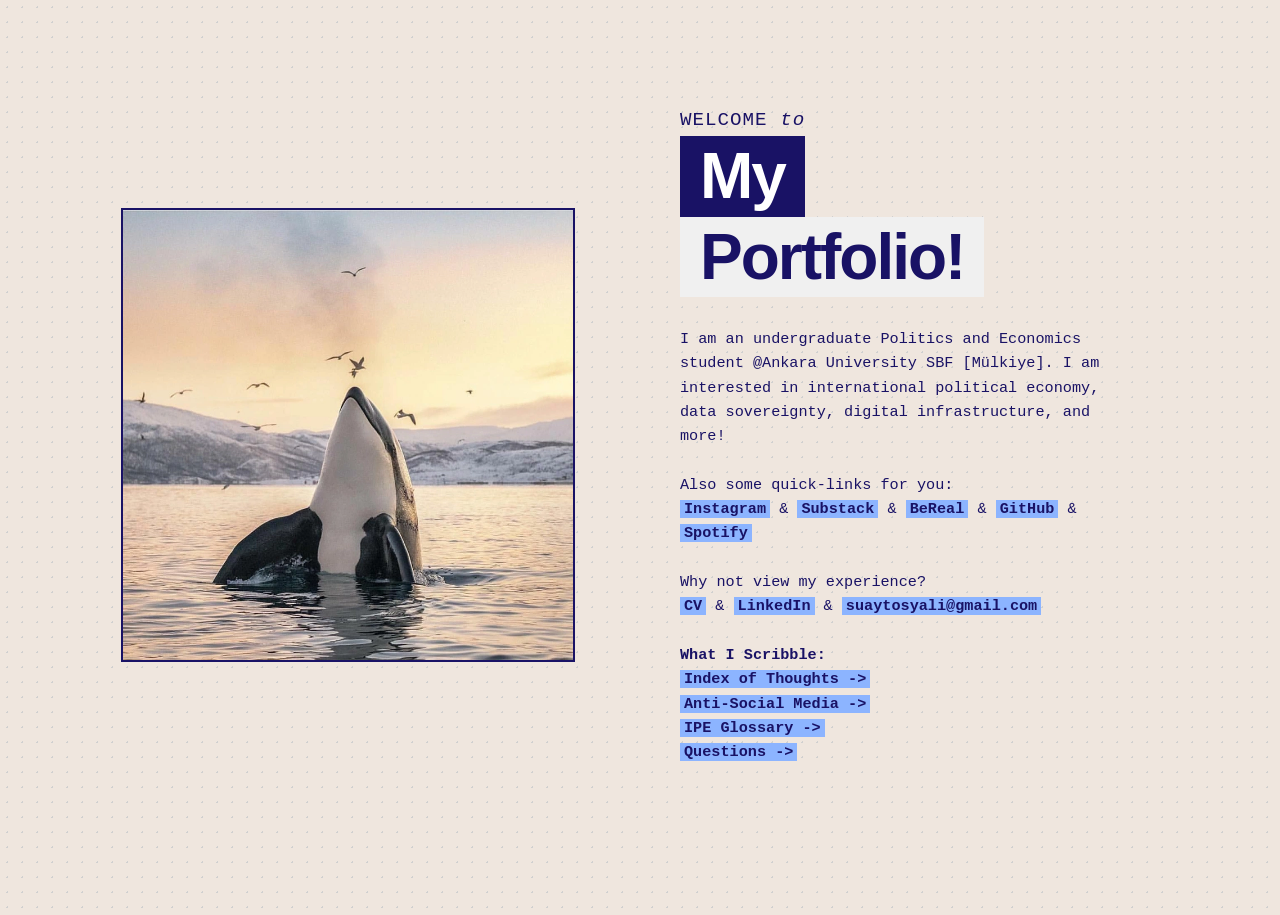
==== commit 69ee592c: "Update index.html" ====
--- a/index.html
+++ b/index.html
@@ -71,75 +71,4 @@
   </div>
 
 </body>
-</html><!DOCTYPE html>
-<html>
-<head>
-  <meta charset="UTF-8">
-  <meta name="viewport" content="width=device-width, initial-scale=1.0">
-  <title>Suay's Web</title>
-  
-  <link rel="icon" type="image/png" href="favicon.png">
-  
-  <link href="main.css?v=5" rel="stylesheet" type="text/css" media="all">
-
-<!-- Google tag (gtag.js) -->
-<script async src="https://www.googletagmanager.com/gtag/js?id=G-NCJQ44WMD5"></script>
-<script>
-  window.dataLayer = window.dataLayer || [];
-  function gtag(){dataLayer.push(arguments);}
-  gtag('js', new Date());
-
-  gtag('config', 'G-NCJQ44WMD5');
-</script>
-
-</head>
-<body>
-
-  <div class="main-container">
-    
-    <div class="graphic-column">
-      <img src="suay.png" alt="is this me??" class="hero-image">
-    </div>
-
-    <div class="text-column">
-      <p class="welcome">WELCOME <em>to</em></p>
-      
-      <div class="title-wrapper">
-        <h1 class="title-top">My</h1>
-        <h1 class="title-bottom">Portfolio!</h1>
-      </div>
-
-      <p class="bio">
-        I am an undergraduate Politics and Economics student @Ankara University SBF [Mülkiye]. I am interested in international political economy, data sovereignty, digital infrastructure, and more!
-        <br><br>
-              
-        Also some quick-links for you:
-        <br>
-        <a href="https://www.instagram.com/suaytli/" target="_blank" class="highlight">Instagram</a> &
-        <a href="https://substack.com/@suaytli" target="_blank" class="highlight">Substack</a> & 
-        <a href="https://bere.al/suaytli" target="_blank" class="highlight">BeReal</a> & 
-        <a href="https://github.com/suaytli/" target="_blank" class="highlight">GitHub</a> &
-        <a href="https://open.spotify.com/user/31aprgksa7amnr6p7jr3c5u5csvu?si=40f01498f1a54ec3" target="_blank" class="highlight">Spotify</a>
-        <br><br>
-      
-        Why not view my experience? 
-        <br>
-        <a href="https://drive.google.com/file/d/1ZpUtgvOLYTpquDlxVteClKZkFHswoKdf/view?usp=drive_link" target="_blank" class="highlight">CV</a> & 
-        <a href="https://www.linkedin.com/in/suay-tosyali/" target="_blank" class="highlight">LinkedIn</a> & 
-        <a href="mailto:suaytosyali@gmail.com" class="highlight">suaytosyali@gmail.com</a>
-        <br><br>
-        
-        <strong>What I Scribble:</strong>
-        <br>
-        <a href="writing-index.html" class="highlight">Index of Thoughts -></a>
-        <br>
-        <a href="glossary.html" class="highlight">IPE Glossary -></a>
-        <br>
-        <a href="questions.html" class="highlight">Questions -></a>
-      </p>
-    </div>
-
-  </div>
-
-</body>
 </html>
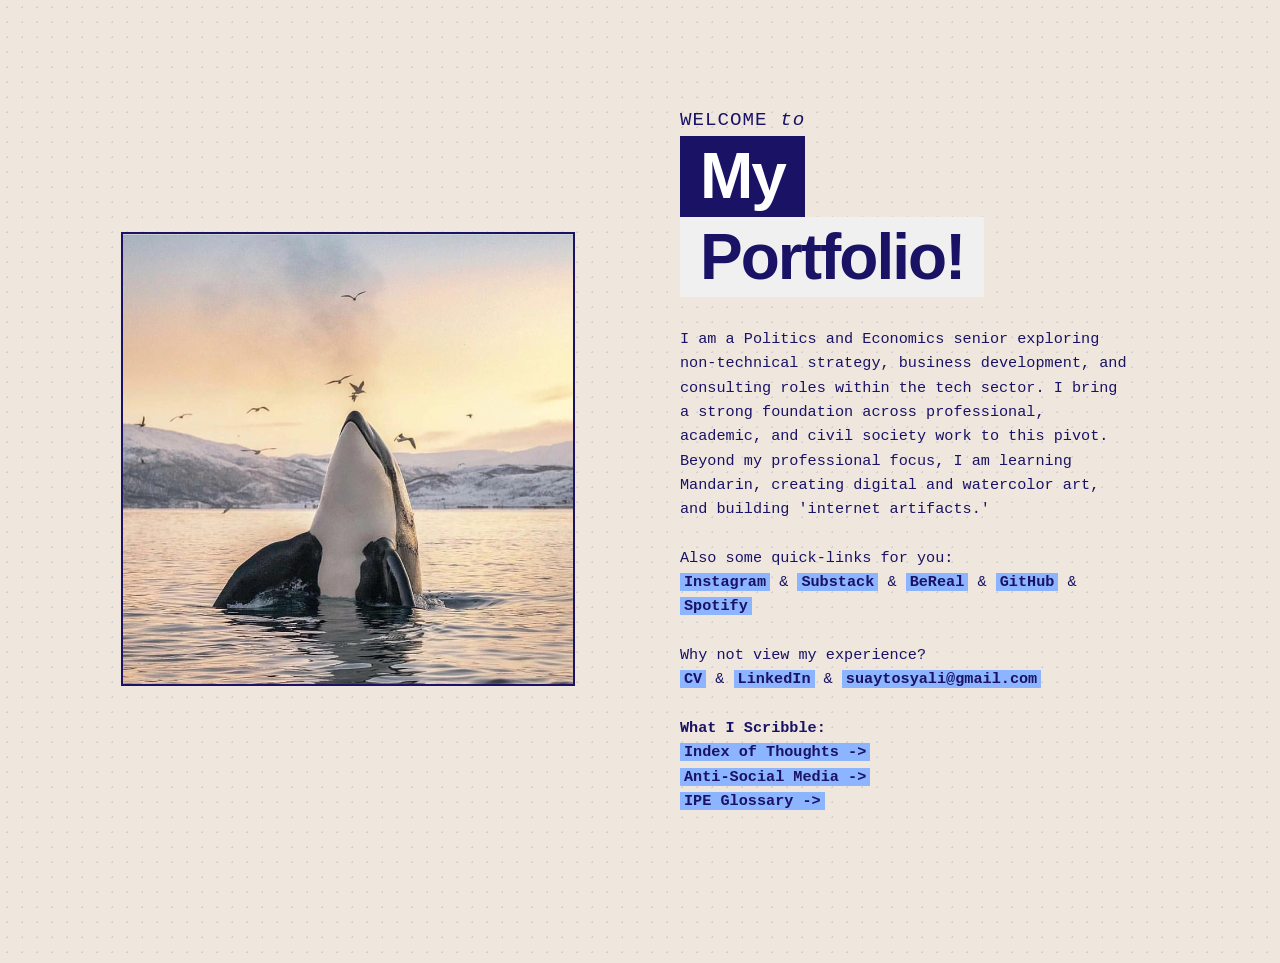
==== commit 5eb96d0f: "Update index.html" ====
--- a/index.html
+++ b/index.html
@@ -37,7 +37,7 @@
       </div>
 
       <p class="bio">
-        I am an undergraduate Politics and Economics student @Ankara University SBF [Mülkiye]. I am interested in international political economy, data sovereignty, digital infrastructure, and more!
+        I am a Politics and Economics senior exploring non-technical strategy, business development, and consulting roles within the tech sector. I bring a strong foundation across professional, academic, and civil society work to this pivot. Beyond my professional focus, I am learning Mandarin, creating digital and watercolor art, and building 'internet artifacts.'
         <br><br>
               
         Also some quick-links for you:
@@ -63,8 +63,6 @@
         <a href="antisocial.html" class="highlight">Anti-Social Media -></a>
         <br>
         <a href="glossary.html" class="highlight">IPE Glossary -></a>
-        <br>
-        <a href="questions.html" class="highlight">Questions -></a>
       </p>
     </div>
 
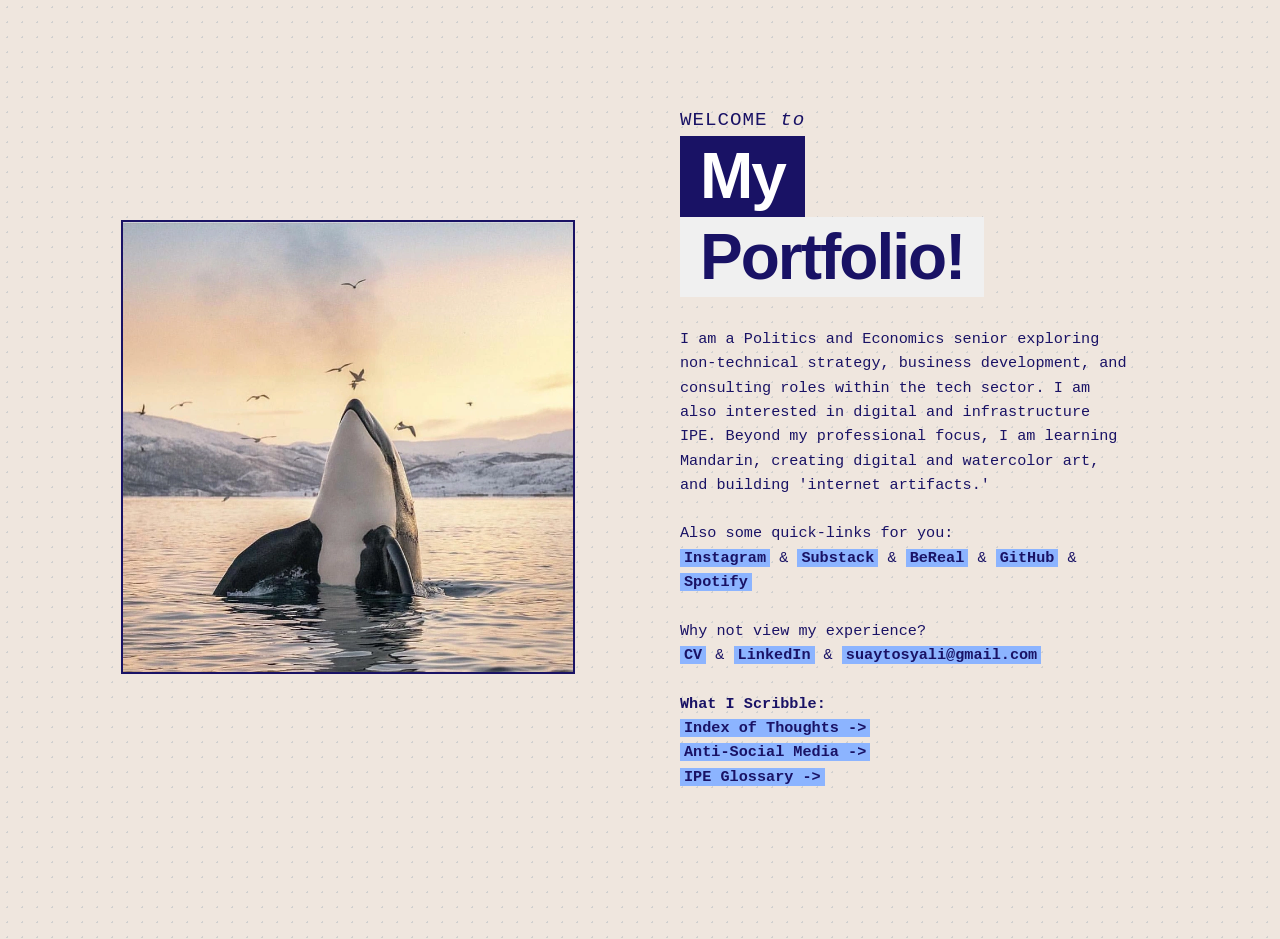
==== commit c4189f17: "Update index.html" ====
--- a/index.html
+++ b/index.html
@@ -37,7 +37,7 @@
       </div>
 
       <p class="bio">
-        I am a Politics and Economics senior exploring non-technical strategy, business development, and consulting roles within the tech sector. I bring a strong foundation across professional, academic, and civil society work to this pivot. Beyond my professional focus, I am learning Mandarin, creating digital and watercolor art, and building 'internet artifacts.'
+        I am a Politics and Economics senior exploring non-technical strategy, business development, and consulting roles within the tech sector. I am also interested in digital and infrastructure IPE. Beyond my professional focus, I am learning Mandarin, creating digital and watercolor art, and building 'internet artifacts.'
         <br><br>
               
         Also some quick-links for you:
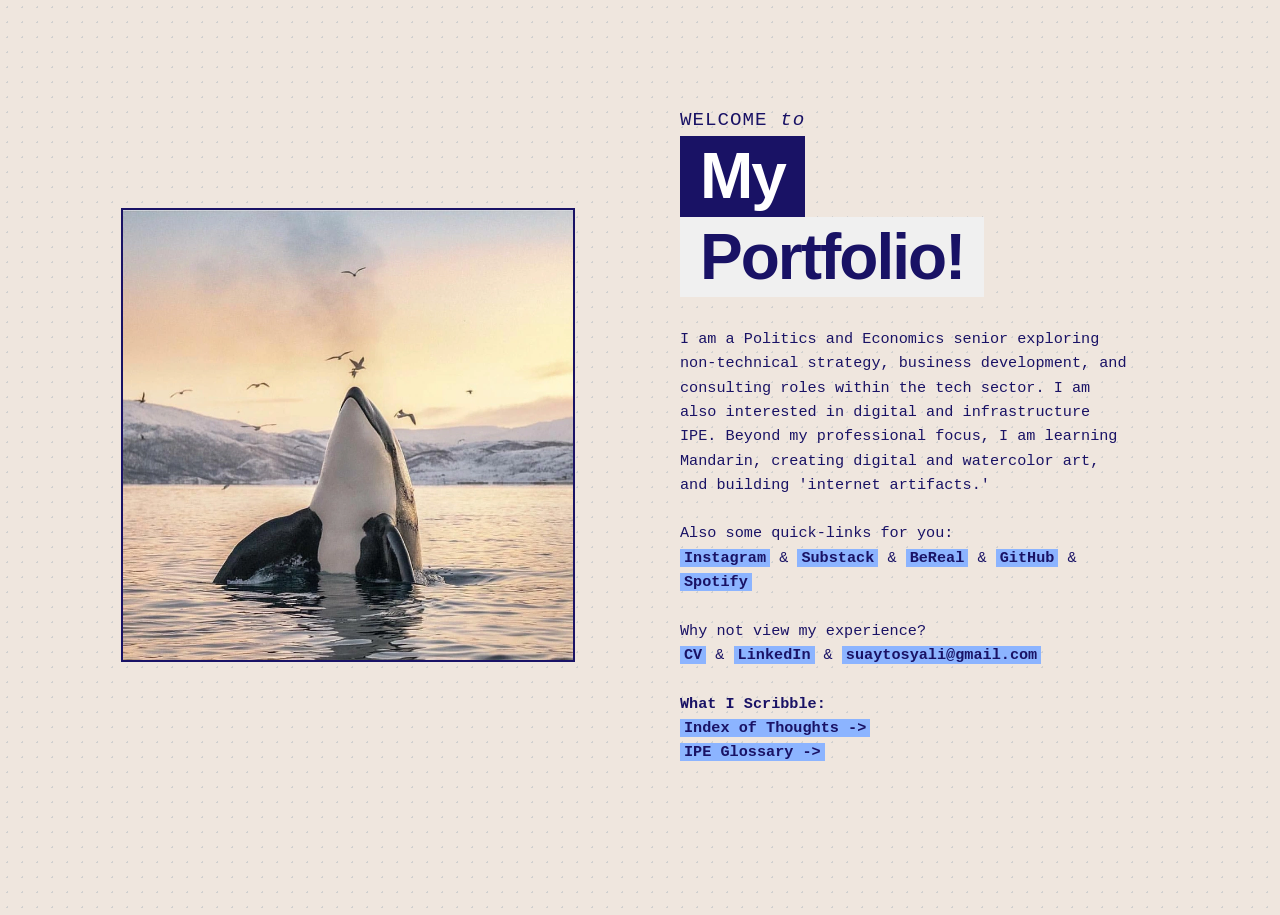
==== commit 7eee9d8f: "antisocialupdate" ====
--- a/index.html
+++ b/index.html
@@ -60,8 +60,6 @@
         <br>
         <a href="writing-index.html" class="highlight">Index of Thoughts -></a>
         <br>
-        <a href="antisocial.html" class="highlight">Anti-Social Media -></a>
-        <br>
         <a href="glossary.html" class="highlight">IPE Glossary -></a>
       </p>
     </div>
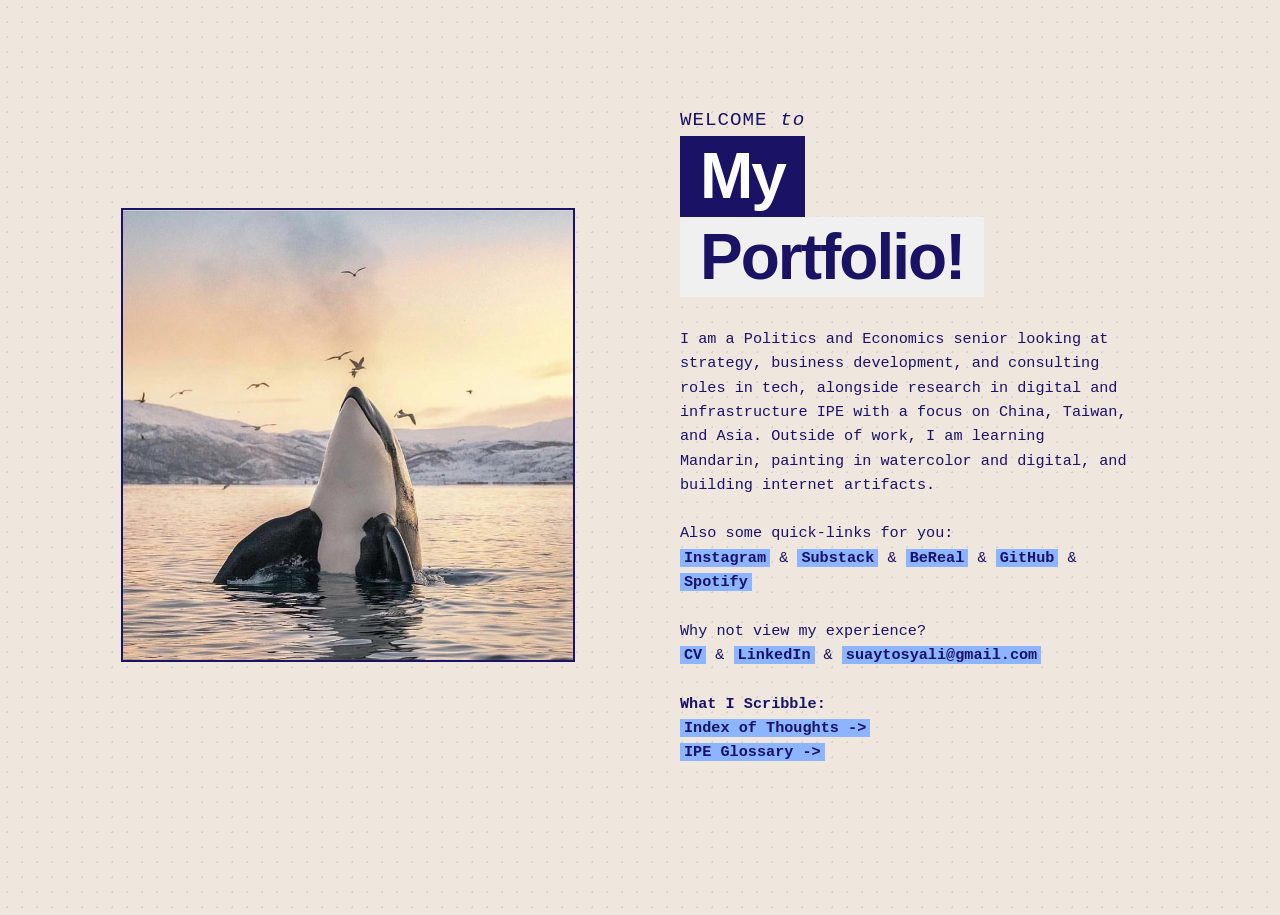
==== commit 38176480: "Update index.html" ====
--- a/index.html
+++ b/index.html
@@ -37,7 +37,7 @@
       </div>
 
       <p class="bio">
-        I am a Politics and Economics senior exploring non-technical strategy, business development, and consulting roles within the tech sector. I am also interested in digital and infrastructure IPE. Beyond my professional focus, I am learning Mandarin, creating digital and watercolor art, and building 'internet artifacts.'
+        I am a Politics and Economics senior looking at strategy, business development, and consulting roles in tech, alongside research in digital and infrastructure IPE with a focus on China, Taiwan, and Asia. Outside of work, I am learning Mandarin, painting in watercolor and digital, and building internet artifacts.
         <br><br>
               
         Also some quick-links for you:
